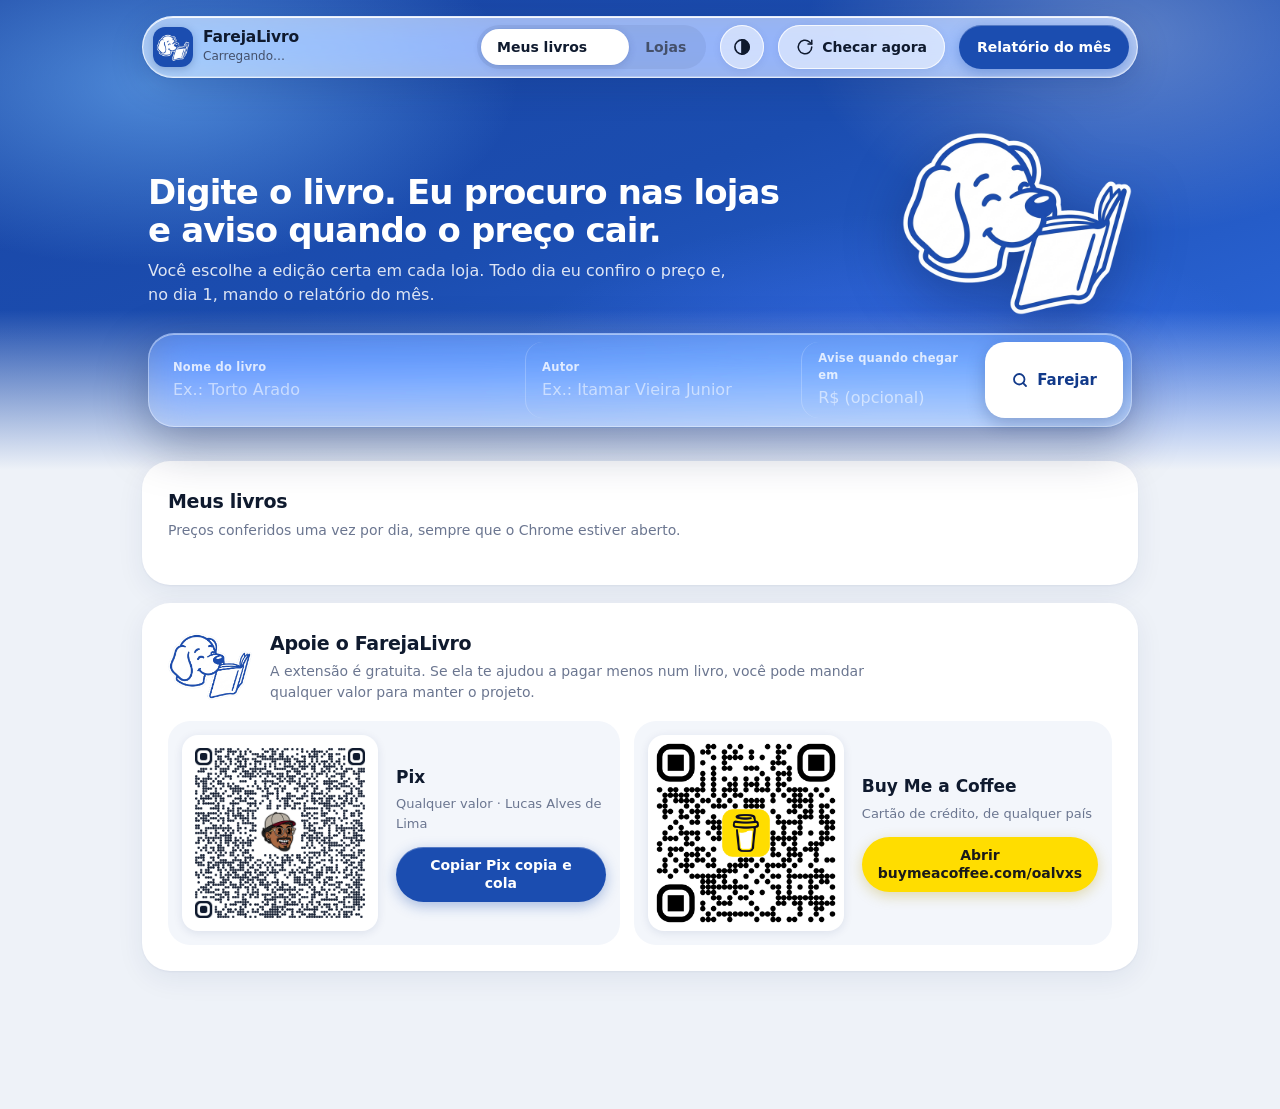
==== extension/app.html @ fa8a97bd "Add files via upload" ====
<!doctype html>
<html lang="pt-BR">
  <head>
    <meta charset="utf-8" />
    <meta name="viewport" content="width=device-width, initial-scale=1" />
    <title>FarejaLivro</title>
    <link rel="icon" href="icons/icon32.png" />
    <script src="theme.js"></script>
    <link rel="stylesheet" href="app.css" />
  </head>
  <body>
    <div class="backdrop" aria-hidden="true"></div>
    <div class="edge" id="edge" aria-hidden="true"></div>
    <div class="wrap">
      <header class="topbar glass">
        <div class="brand">
          <img class="appicon" src="icons/icon128.png" alt="" />
          <div>
            <div class="name">FarejaLivro</div>
            <div class="status" id="status">Carregando…</div>
          </div>
        </div>
        <div class="spacer"></div>
        <div class="segmented" role="tablist" aria-label="Seções">
          <span class="thumb" aria-hidden="true"></span>
          <button role="tab" id="tab-books" aria-controls="panel-books" aria-selected="true">Meus livros<span class="count" id="countBooks" hidden></span></button>
          <button role="tab" id="tab-stores" aria-controls="panel-stores" aria-selected="false">Lojas</button>
        </div>
        <button class="btn glassy theme-btn" type="button" data-theme-toggle></button>
        <button class="btn glassy" id="btnCheck" title="Conferir os preços de todos os livros agora">
          <svg viewBox="0 0 24 24" fill="none" stroke="currentColor" stroke-width="2" stroke-linecap="round" stroke-linejoin="round" aria-hidden="true"><path d="M21 12a9 9 0 1 1-3-6.7L21 8"/><path d="M21 3v5h-5"/></svg>
          Checar agora
        </button>
        <button class="btn primary" id="btnReport">Relatório do mês</button>
      </header>

      <section class="hero">
        <div class="hero-grid">
          <div>
        <h1>Digite o livro. Eu procuro nas lojas e aviso quando o preço cair.</h1>
        <p>Você escolhe a edição certa em cada loja. Todo dia eu confiro o preço e, no dia 1, mando o relatório do mês.</p>
          </div>
          <img class="hero-mark" src="icons/logo-mark.png" alt="" />
        </div>
        <form id="formSearch" class="searchbar" autocomplete="off">
          <div class="field">
            <label for="fTitle">Nome do livro</label>
            <input id="fTitle" type="text" placeholder="Ex.: Torto Arado" required />
          </div>
          <div class="field">
            <label for="fAuthor">Autor</label>
            <input id="fAuthor" type="text" placeholder="Ex.: Itamar Vieira Junior" />
          </div>
          <div class="field">
            <label for="fTarget">Avise quando chegar em</label>
            <input id="fTarget" type="number" min="1" step="0.01" placeholder="R$ (opcional)" />
          </div>
          <button class="btn white" type="submit" id="btnSearch">
            <svg viewBox="0 0 24 24" fill="none" stroke="currentColor" stroke-width="2.4" stroke-linecap="round" aria-hidden="true"><circle cx="11" cy="11" r="7"/><path d="m20 20-3.5-3.5"/></svg>
            Farejar
          </button>
        </form>
      </section>

      <section class="card" id="resultsCard" hidden>
        <div class="card-head">
          <h2 id="resultsTitle">Resultados</h2>
          <div class="spacer"></div>
          <button class="btn quiet" id="btnCloseResults" type="button">Fechar</button>
        </div>
        <p class="sub">Marque a edição que você quer acompanhar em cada loja. O resultado mais parecido já vem marcado.</p>
        <div id="results"></div>
      </section>

      <main>
        <section class="panel active" id="panel-books" role="tabpanel" aria-labelledby="tab-books">
          <div class="card">
            <div class="card-head"><h2>Meus livros</h2></div>
            <p class="sub">Preços conferidos uma vez por dia, sempre que o Chrome estiver aberto.</p>
            <div id="books"></div>
          </div>
        </section>

        <section class="panel" id="panel-stores" role="tabpanel" aria-labelledby="tab-stores">
          <div class="card">
            <div class="card-head"><h2>Lojas</h2></div>
            <p class="sub">Ligue só as lojas onde você quer que eu procure.</p>
            <table class="stores" id="stores"></table>
          </div>
          <div class="card">
            <div class="card-head"><h2>Adicionar uma loja</h2></div>
            <p class="sub">Funciona com a maioria das livrarias online. Leva 30 segundos.</p>
            <div class="steps">
              <div>Abra o site da loja e pesquise a palavra <b>livro</b>.</div>
              <div>Copie o endereço da página de resultados, na barra do Chrome.</div>
              <div>Cole aqui embaixo, dê um nome e clique em Adicionar.</div>
            </div>
            <form id="formStore" class="inline-form">
              <div>
                <label for="sName">Nome da loja</label>
                <input type="text" id="sName" placeholder="Ex.: Livraria Cultura" required />
              </div>
              <div>
                <label for="sUrl">Endereço da busca pela palavra "livro"</label>
                <input type="url" id="sUrl" placeholder="https://www.loja.com.br/busca?q=livro" required />
              </div>
              <button class="btn primary" type="submit">Adicionar loja</button>
            </form>
            <div id="storeMsg" class="msg" role="status"></div>
          </div>
        </section>
      </main>

      <section class="card support" id="apoie" aria-labelledby="apoieTitle">
        <div class="support-intro">
          <img src="icons/logo-mark.png" alt="" />
          <div>
            <h2 id="apoieTitle">Apoie o FarejaLivro</h2>
            <p class="sub">A extensão é gratuita. Se ela te ajudou a pagar menos num livro, você pode mandar qualquer valor para manter o projeto.</p>
          </div>
        </div>
        <div class="support-grid">
          <div class="tile">
            <div class="qr"><img src="icons/qr-pix.png" alt="QR code Pix para apoiar o FarejaLivro" /></div>
            <div class="tile-body">
              <b>Pix</b>
              <span class="muted">Qualquer valor · Lucas Alves de Lima</span>
              <button class="btn primary" type="button" id="btnPix">Copiar Pix copia e cola</button>
            </div>
          </div>
          <div class="tile">
            <div class="qr"><img src="icons/qr-bmc.png" alt="QR code do Buy Me a Coffee" /></div>
            <div class="tile-body">
              <b>Buy Me a Coffee</b>
              <span class="muted">Cartão de crédito, de qualquer país</span>
              <a class="btn bmc" href="https://www.buymeacoffee.com/oalvxs" target="_blank" rel="noopener">Abrir buymeacoffee.com/oalvxs</a>
            </div>
          </div>
        </div>
      </section>
    </div>

    <div class="selbar glass" id="selbar" role="region" aria-label="Itens marcados">
      <span id="selCount">Nada marcado</span>
      <button class="btn primary" id="btnSave" disabled>Monitorar marcados</button>
    </div>

    <script src="stores.js"></script>
    <script src="extractor.js"></script>
    <script src="engine.js"></script>
    <script src="app.js"></script>
  </body>
</html>
---- extension/app.css ----
/* FarejaLivro — visual "Liquid Glass" para a web.
   Regra principal: vidro só na camada de navegação e controles (barra do topo,
   abas, barra de busca, barra de seleção). Conteúdo (livros, resultados, tabelas)
   fica em superfícies sólidas, para leitura limpa. */

:root {
  --brand: #1b4db0;
  --brand-2: #2f6be0;
  --brand-ink: #123a8a;
  --brand-50: #eaf1ff;
  --brand-100: #d6e3ff;
  --bg: #eef2f8;
  --card: #ffffff;
  --ink: #0f1a2e;
  --ink-2: #44506a;
  --muted: #6b7690;
  --line: #e3e8f2;
  --down: #0a8a5a;
  --down-50: #e2f6ee;
  --up: #c2410c;
  --warn: #9a5b00;
  --warn-50: #fff3dc;

  --link: #1b4db0;
  --up-50: #fff1ea;
  --surface-2: #f3f6fb;
  --hover: #f4f7fc;
  --field: #fafbfe;
  --switch-off: #dfe4ee;
  --seg-bg: rgba(15, 26, 46, 0.06);
  --seg-thumb: #ffffff;
  --glassy-bg: rgba(255, 255, 255, 0.55);
  --glassy-ring: rgba(255, 255, 255, 0.8);
  --glassy-hover: rgba(255, 255, 255, 0.8);
  --card-shadow: 0 1px 2px rgba(16, 38, 96, 0.05), 0 8px 28px rgba(16, 38, 96, 0.07);
  --hero-1: #1a45a3;
  --hero-2: #1b4db0;
  --hero-3: #2f6be0;
  --chart-grid: #e8edf6;
  --chart-text: #8a93a8;
  color-scheme: light;

  --glass-bg: rgba(255, 255, 255, 0.58);
  --glass-border: rgba(255, 255, 255, 0.72);
  --glass-shadow: 0 10px 34px rgba(16, 38, 96, 0.18), 0 1px 2px rgba(16, 38, 96, 0.08);
  --glass-hl: inset 0 1px 0 rgba(255, 255, 255, 0.9), inset 0 -1px 0 rgba(255, 255, 255, 0.25);
  --glass-blur: blur(22px) saturate(180%);

  --r-xl: 28px;
  --r-lg: 22px;
  --r-md: 16px;
  --r-sm: 12px;
  --ease: cubic-bezier(0.2, 0.8, 0.2, 1);
  --spring: cubic-bezier(0.34, 1.4, 0.5, 1);
}

* { box-sizing: border-box; }
html, body { margin: 0; }
body {
  background: var(--bg);
  color: var(--ink);
  font: 15px/1.5 system-ui, -apple-system, "Segoe UI Variable", "Segoe UI", Roboto, sans-serif;
  -webkit-font-smoothing: antialiased;
  min-height: 100vh;
}
a { color: var(--link); text-decoration: none; }
a:hover { text-decoration: underline; }
:focus-visible { outline: 3px solid rgba(47, 107, 224, 0.55); outline-offset: 2px; border-radius: 10px; }

/* ---------- Fundo azul da marca (dá o que o vidro refratar) ---------- */
.backdrop {
  position: absolute; inset: 0 0 auto 0; height: 470px; z-index: -1; overflow: hidden;
  background:
    radial-gradient(520px 260px at 12% 18%, rgba(120, 190, 255, 0.55), transparent 70%),
    radial-gradient(460px 280px at 88% 8%, rgba(255, 255, 255, 0.28), transparent 70%),
    radial-gradient(600px 300px at 70% 90%, rgba(70, 120, 255, 0.6), transparent 70%),
    linear-gradient(160deg, var(--hero-1) 0%, var(--hero-2) 45%, var(--hero-3) 100%);
}
.backdrop::after {
  content: ""; position: absolute; inset: auto 0 0 0; height: 160px;
  background: linear-gradient(180deg, transparent, var(--bg));
}

.wrap { max-width: 1040px; margin: 0 auto; padding: 16px 22px 120px; }

/* ---------- Vidro ---------- */
.glass {
  background: var(--glass-bg);
  -webkit-backdrop-filter: var(--glass-blur);
  backdrop-filter: var(--glass-blur);
  border: 1px solid var(--glass-border);
  box-shadow: var(--glass-shadow), var(--glass-hl);
}

/* Barra do topo flutuante */
.topbar {
  position: sticky; top: 14px; z-index: 20;
  display: flex; align-items: center; gap: 14px;
  padding: 8px 8px 8px 10px; border-radius: 999px;
}
.brand { display: flex; align-items: center; gap: 10px; min-width: 0; }
.brand .appicon { width: 40px; height: 40px; border-radius: 12px; display: block; box-shadow: 0 2px 8px rgba(16, 38, 96, 0.25); }
.brand .name { font-weight: 700; font-size: 15.5px; letter-spacing: -0.01em; line-height: 1.15; white-space: nowrap; }
.brand .status { font-size: 12px; color: var(--ink-2); white-space: nowrap; display: flex; align-items: center; gap: 6px; }
.spacer { flex: 1; }

/* Controle segmentado (abas) com indicador que desliza */
.segmented {
  position: relative; display: inline-flex; padding: 4px; border-radius: 999px;
  background: var(--seg-bg);
}
.segmented button {
  position: relative; z-index: 1; border: 0; background: none; cursor: pointer;
  font: inherit; font-weight: 600; font-size: 14px; color: var(--ink-2);
  min-height: 36px; padding: 0 16px; border-radius: 999px; transition: color 0.2s var(--ease);
}
.segmented button[aria-selected="true"] { color: var(--ink); }
.segmented .count {
  display: inline-block; min-width: 20px; padding: 0 6px; margin-left: 6px; border-radius: 99px;
  font-size: 11.5px; line-height: 18px; background: var(--brand); color: #fff;
}
.segmented .thumb {
  position: absolute; z-index: 0; top: 4px; bottom: 4px; left: 0; border-radius: 999px;
  background: var(--seg-thumb); box-shadow: 0 2px 8px rgba(16, 38, 96, 0.16), 0 0 0 0.5px rgba(16, 38, 96, 0.06);
  transition: transform 0.45s var(--spring), width 0.45s var(--spring);
}

/* Botões */
.btn {
  font: inherit; font-weight: 600; font-size: 14px; cursor: pointer; border: 0;
  min-height: 44px; padding: 0 18px; border-radius: 999px;
  display: inline-flex; align-items: center; justify-content: center; gap: 8px; white-space: nowrap;
  transition: transform 0.18s var(--ease), background 0.2s, box-shadow 0.2s, opacity 0.2s;
}
.btn:active { transform: scale(0.96); }
.btn:disabled { opacity: 0.45; cursor: default; transform: none; }
.btn.primary { background: var(--brand); color: #fff; box-shadow: 0 4px 14px rgba(27, 77, 176, 0.35), inset 0 1px 0 rgba(255, 255, 255, 0.25); }
.btn.primary:hover:not(:disabled) { background: #1846a3; }
.btn.glassy { background: var(--glassy-bg); color: var(--ink); box-shadow: inset 0 0 0 1px var(--glassy-ring), 0 2px 8px rgba(16, 38, 96, 0.08); }
.btn.glassy:hover:not(:disabled) { background: var(--glassy-hover); }
.btn.white { background: #fff; color: var(--brand-ink); box-shadow: 0 6px 18px rgba(8, 26, 80, 0.25); }
.btn.quiet { background: none; color: var(--muted); min-height: 36px; padding: 0 10px; font-weight: 500; }
.btn.quiet:hover { color: var(--ink); background: var(--hover); }
.btn.quiet.danger:hover { color: var(--up); background: var(--up-50); }
.btn svg { width: 18px; height: 18px; }

/* ---------- Hero com a busca ---------- */
.hero { padding: 54px 6px 34px; color: #fff; }
.hero h1 { font-size: 34px; line-height: 1.12; letter-spacing: -0.025em; margin: 0 0 10px; max-width: 640px; }
.hero p { margin: 0 0 26px; font-size: 16px; color: rgba(255, 255, 255, 0.85); max-width: 600px; }

.searchbar {
  display: grid; grid-template-columns: 1.6fr 1.2fr 0.8fr auto; align-items: stretch;
  padding: 8px; gap: 0; border-radius: 26px;
  background: rgba(255, 255, 255, 0.16);
  -webkit-backdrop-filter: var(--glass-blur); backdrop-filter: var(--glass-blur);
  border: 1px solid rgba(255, 255, 255, 0.35);
  box-shadow: 0 18px 50px rgba(6, 22, 70, 0.35), inset 0 1px 0 rgba(255, 255, 255, 0.45);
}
.field { padding: 8px 16px; border-radius: 18px; transition: background 0.2s; display: flex; flex-direction: column; justify-content: center; }
.field + .field { border-left: 1px solid rgba(255, 255, 255, 0.22); }
.field:focus-within { background: rgba(255, 255, 255, 0.16); }
.field label { font-size: 11.5px; font-weight: 600; letter-spacing: 0.02em; color: rgba(255, 255, 255, 0.78); }
.field input {
  border: 0; background: none; outline: none; font: inherit; font-size: 16px; font-weight: 500;
  color: #fff; padding: 2px 0 0; width: 100%; min-height: 26px;
}
.field input::placeholder { color: rgba(255, 255, 255, 0.55); }
.searchbar .btn { min-height: 56px; padding: 0 26px; border-radius: 20px; font-size: 15px; }
@media (max-width: 820px) {
  .searchbar { grid-template-columns: 1fr; border-radius: 24px; }
  .field + .field { border-left: 0; border-top: 1px solid rgba(255, 255, 255, 0.22); }
  .topbar { flex-wrap: wrap; border-radius: 26px; }
}

/* Marca no hero */
.hero-grid { display: grid; grid-template-columns: 1fr 230px; align-items: end; gap: 20px; }
.hero-mark { width: 230px; margin-bottom: 18px; filter: drop-shadow(0 18px 30px rgba(6, 22, 70, 0.35)); animation: float 6s ease-in-out infinite; }
@keyframes float { 50% { transform: translateY(-8px) rotate(-1.5deg); } }
@media (max-width: 820px) { .hero-grid { grid-template-columns: 1fr; } .hero-mark { display: none; } }

/* Efeito de borda ao rolar: o conteúdo some suave por trás da barra do topo */
.edge {
  position: fixed; inset: 0 0 auto 0; height: 96px; z-index: 15; pointer-events: none;
  background: linear-gradient(var(--bg) 40%, transparent);
  opacity: 0; transition: opacity 0.25s var(--ease);
}
.edge.on { opacity: 1; }

/* ---------- Conteúdo (superfícies sólidas) ---------- */
.panel { display: none; }
.panel.active { display: block; animation: rise 0.35s var(--ease); }
@keyframes rise { from { opacity: 0; transform: translateY(8px); } }

.card {
  background: var(--card); border-radius: var(--r-xl); padding: 26px;
  box-shadow: var(--card-shadow);
  margin-bottom: 18px;
}
.card-head { display: flex; align-items: baseline; gap: 12px; margin-bottom: 4px; }
.card h2 { font-size: 19px; letter-spacing: -0.015em; margin: 0; }
.sub { color: var(--muted); font-size: 14px; margin: 0 0 18px; }
.empty { text-align: center; padding: 34px 10px 20px; color: var(--muted); }
.empty img { width: 120px; opacity: 0.95; margin-bottom: 6px; }
.empty b { display: block; color: var(--ink); font-size: 16px; margin-bottom: 4px; }

.pill { display: inline-flex; align-items: center; gap: 6px; font-size: 12px; font-weight: 600; padding: 3px 10px; border-radius: 99px; background: var(--surface-2); color: var(--muted); white-space: nowrap; }
.pill.ok { background: var(--brand-50); color: var(--link); }
.pill.down { background: var(--down-50); color: var(--down); }
.pill.err { background: var(--warn-50); color: var(--warn); }
.dot { width: 7px; height: 7px; border-radius: 50%; background: currentColor; display: inline-block; }
.spin { width: 12px; height: 12px; border-radius: 50%; border: 2px solid currentColor; border-right-color: transparent; animation: spin 0.8s linear infinite; display: inline-block; }
@keyframes spin { to { transform: rotate(1turn); } }

/* Resultados da busca */
.store-block { padding: 18px 0 8px; border-top: 1px solid var(--line); }
.store-block:first-of-type { border-top: 0; padding-top: 4px; }
.store-head { display: flex; align-items: center; gap: 10px; margin-bottom: 10px; flex-wrap: wrap; }
.store-head strong { font-size: 15px; }
.store-head a { font-size: 13px; }
.result {
  display: grid; grid-template-columns: 26px 48px 1fr auto; gap: 14px; align-items: center;
  padding: 10px 12px; border-radius: var(--r-md); cursor: pointer;
  transition: background 0.18s, box-shadow 0.18s;
}
.result:hover { background: var(--hover); }
.result.sel { background: var(--brand-50); box-shadow: inset 0 0 0 1.5px var(--brand-100); }
.result input { width: 20px; height: 20px; accent-color: var(--brand); cursor: pointer; }
.ph { object-fit: contain !important; padding: 8px; background: var(--brand-50) !important; }
.thumb-img { width: 48px; height: 66px; object-fit: contain; border-radius: 6px; background: var(--surface-2); }
.result .t { font-weight: 600; font-size: 14.5px; line-height: 1.3; }
.result .m { color: var(--muted); font-size: 13px; }
.result .p { text-align: right; white-space: nowrap; }
.result .p b { font-size: 16px; display: block; }
.result .p a { font-size: 12.5px; }
.tag { font-size: 11px; font-weight: 600; padding: 1px 7px; border-radius: 6px; background: var(--warn-50); color: var(--warn); margin-left: 6px; vertical-align: 1px; }

/* Barra de seleção flutuante (vidro) */
.selbar {
  position: fixed; left: 50%; bottom: 22px; z-index: 30;
  display: flex; align-items: center; gap: 14px; padding: 8px 8px 8px 22px; border-radius: 999px;
  transform: translate(-50%, 140%); opacity: 0;
  transition: transform 0.5s var(--spring), opacity 0.25s var(--ease);
}
.selbar.show { transform: translate(-50%, 0); opacity: 1; }
.selbar span { font-weight: 600; font-size: 14px; white-space: nowrap; }

/* Livros */
.book { display: grid; grid-template-columns: 76px 1fr; gap: 20px; padding: 22px 0; border-top: 1px solid var(--line); }
.book:first-child { border-top: 0; padding-top: 2px; }
.book .cover { width: 76px; height: 106px; object-fit: contain; border-radius: 8px; background: var(--surface-2); box-shadow: 0 6px 16px rgba(16, 38, 96, 0.12); }
.book-top { display: flex; gap: 16px; align-items: flex-start; flex-wrap: wrap; }
.book h3 { margin: 0; font-size: 17px; letter-spacing: -0.01em; }
.book .by { color: var(--muted); font-size: 13.5px; }
.bestbox { margin-left: auto; text-align: right; }
.bestbox .v { font-size: 26px; font-weight: 750; letter-spacing: -0.02em; color: var(--brand-ink); line-height: 1.1; }
.bestbox .l { font-size: 12.5px; color: var(--muted); }
.spark { display: block; margin: 6px 0 0 auto; }
.items { width: 100%; border-collapse: collapse; font-size: 14px; margin-top: 12px; table-layout: fixed; }
.items td:nth-child(1) { width: 26%; }
.items td:nth-child(2) { overflow: hidden; text-overflow: ellipsis; white-space: nowrap; }
.items td:nth-child(3) { width: 150px; }
.items td:nth-child(4) { width: 110px; }
.items td { padding: 9px 10px 9px 0; border-top: 1px solid var(--line); vertical-align: middle; }
.items td.store { font-weight: 600; white-space: nowrap; }
.items td.muted, .muted { color: var(--muted); }
.items td.price { font-weight: 700; white-space: nowrap; text-align: right; }
.items td.x { width: 40px; text-align: right; padding-right: 0; }
.items tr.best td.price a { color: var(--down); }
.book-actions { display: flex; gap: 4px; margin-top: 8px; margin-left: -10px; }

/* Lojas */
.stores { width: 100%; border-collapse: collapse; }
.stores td { padding: 12px 10px 12px 0; border-top: 1px solid var(--line); font-size: 14.5px; vertical-align: middle; }
.stores tr:first-child td { border-top: 0; }
.switch { position: relative; width: 51px; height: 31px; display: inline-block; }
.switch input { position: absolute; opacity: 0; inset: 0; margin: 0; cursor: pointer; }
.switch span { position: absolute; inset: 0; background: var(--switch-off); border-radius: 99px; transition: background 0.25s var(--ease); pointer-events: none; }
.switch span::after {
  content: ""; position: absolute; width: 27px; height: 27px; left: 2px; top: 2px; border-radius: 50%; background: #fff;
  box-shadow: 0 3px 8px rgba(0, 0, 0, 0.15), 0 1px 1px rgba(0, 0, 0, 0.12); transition: transform 0.35s var(--spring);
}
.switch input:checked + span { background: var(--brand); }
.switch input:checked + span::after { transform: translateX(20px); }
.switch input:focus-visible + span { outline: 3px solid rgba(47, 107, 224, 0.55); outline-offset: 2px; }

.steps { display: grid; grid-template-columns: repeat(3, 1fr); gap: 12px; margin: 4px 0 18px; counter-reset: s; }
.steps div { background: var(--surface-2); border-radius: var(--r-md); padding: 14px 16px; font-size: 14px; color: var(--ink-2); }
.steps div::before { counter-increment: s; content: counter(s); display: grid; place-items: center; width: 24px; height: 24px; border-radius: 50%; background: var(--brand); color: #fff; font-weight: 700; font-size: 12.5px; margin-bottom: 6px; }
@media (max-width: 700px) { .steps { grid-template-columns: 1fr; } }
.inline-form { display: grid; grid-template-columns: 1fr 2fr auto; gap: 10px; align-items: end; }
@media (max-width: 700px) { .inline-form { grid-template-columns: 1fr; } }
.inline-form label { display: block; font-size: 12.5px; font-weight: 600; color: var(--muted); margin: 0 0 6px 4px; }
.inline-form input {
  width: 100%; min-height: 44px; padding: 0 14px; border-radius: var(--r-sm); border: 1px solid var(--line);
  font: inherit; background: var(--field); color: var(--ink); transition: border-color 0.2s, box-shadow 0.2s;
}
.inline-form input:focus { outline: none; border-color: var(--brand-2); box-shadow: 0 0 0 4px rgba(47, 107, 224, 0.15); background: var(--card); }
.msg { font-size: 14px; margin-top: 12px; }
.msg.err { color: var(--warn); }
.msg.ok { color: var(--down); }

.progress { height: 4px; width: 90px; background: var(--seg-bg); border-radius: 99px; overflow: hidden; display: inline-block; }
.progress i { display: block; height: 100%; background: var(--brand); width: 0; transition: width 0.3s; }


/* Apoio */
.support-intro { display: flex; gap: 18px; align-items: center; margin-bottom: 18px; }
.support-intro img { width: 84px; flex: none; }
.support-intro .sub { margin: 4px 0 0; max-width: 620px; }
.support-grid { display: grid; grid-template-columns: 1fr 1fr; gap: 14px; }
@media (max-width: 760px) { .support-grid { grid-template-columns: 1fr; } }
.tile { display: flex; gap: 18px; align-items: center; background: var(--surface-2); border-radius: var(--r-lg); padding: 14px; }
.tile .qr { flex: none; width: 196px; height: 196px; background: #fff; border-radius: 16px; padding: 8px; box-shadow: 0 2px 10px rgba(16, 38, 96, 0.1); }
.tile .qr img { width: 100%; height: 100%; display: block; image-rendering: auto; }
.tile-body { display: flex; flex-direction: column; gap: 4px; align-items: flex-start; min-width: 0; }
.tile-body b { font-size: 17px; }
.tile-body .muted { font-size: 13px; margin-bottom: 10px; }
.tile-body .btn { white-space: normal; text-align: center; line-height: 1.25; padding: 10px 16px; }
.btn.bmc { background: #ffdd00; color: #1a1a1a; box-shadow: 0 4px 14px rgba(180, 150, 0, 0.3); }
.btn.bmc:hover { background: #ffe433; text-decoration: none; }
.btn.copied { background: var(--down) !important; }

/* ---------- Modo escuro ---------- */
:root[data-theme="dark"] {
  --brand: #2f62d6;
  --brand-2: #3d78f0;
  --brand-ink: #a9c6ff;
  --brand-50: rgba(61, 120, 240, 0.16);
  --brand-100: rgba(122, 165, 255, 0.32);
  --bg: #0a1020;
  --card: #121a2c;
  --ink: #e8edf7;
  --ink-2: #b6c0d6;
  --muted: #8b97b1;
  --line: #222c43;
  --down: #3fd394;
  --down-50: rgba(63, 211, 148, 0.14);
  --up: #ff9159;
  --up-50: rgba(255, 145, 89, 0.14);
  --warn: #f2b860;
  --warn-50: rgba(242, 184, 96, 0.14);
  --link: #8db4ff;
  --surface-2: #19223a;
  --hover: #172036;
  --field: #0e1527;
  --switch-off: #2b3550;
  --seg-bg: rgba(255, 255, 255, 0.07);
  --seg-thumb: rgba(255, 255, 255, 0.16);
  --glassy-bg: rgba(255, 255, 255, 0.08);
  --glassy-ring: rgba(255, 255, 255, 0.14);
  --glassy-hover: rgba(255, 255, 255, 0.14);
  --card-shadow: 0 0 0 1px rgba(255, 255, 255, 0.05), 0 10px 30px rgba(0, 0, 0, 0.35);
  --hero-1: #0b1d52;
  --hero-2: #122c74;
  --hero-3: #1c46a8;
  --chart-grid: #222c43;
  --chart-text: #7d89a3;
  --glass-bg: rgba(20, 28, 48, 0.55);
  --glass-border: rgba(255, 255, 255, 0.12);
  --glass-shadow: 0 10px 34px rgba(0, 0, 0, 0.45), 0 1px 2px rgba(0, 0, 0, 0.3);
  --glass-hl: inset 0 1px 0 rgba(255, 255, 255, 0.14), inset 0 -1px 0 rgba(255, 255, 255, 0.04);
  color-scheme: dark;
}
:root[data-theme="dark"] .backdrop {
  background:
    radial-gradient(520px 260px at 12% 18%, rgba(80, 140, 255, 0.35), transparent 70%),
    radial-gradient(460px 280px at 88% 8%, rgba(150, 190, 255, 0.14), transparent 70%),
    radial-gradient(600px 300px at 70% 90%, rgba(50, 90, 230, 0.45), transparent 70%),
    linear-gradient(160deg, var(--hero-1) 0%, var(--hero-2) 45%, var(--hero-3) 100%);
}
:root[data-theme="dark"] .segmented .thumb { box-shadow: inset 0 1px 0 rgba(255, 255, 255, 0.18), 0 2px 8px rgba(0, 0, 0, 0.35); }
:root[data-theme="dark"] .btn.white { background: #e8eefc; color: #0e2a6e; }
:root[data-theme="dark"] .book .cover, :root[data-theme="dark"] .thumb-img { box-shadow: 0 6px 16px rgba(0, 0, 0, 0.4); }
:root[data-theme="dark"] .ph { filter: brightness(0.92); }
:root[data-theme="dark"] .switch span::after { background: #f2f5fb; }

/* Botão de tema */
.theme-btn { width: 44px; padding: 0; }
.theme-btn svg { width: 20px; height: 20px; }

/* Troca de tema suave */
.theming, .theming * { transition: background-color 0.35s var(--ease), color 0.35s var(--ease), border-color 0.35s var(--ease), box-shadow 0.35s var(--ease) !important; }

/* ---------- Acessibilidade e compatibilidade ---------- */
@supports not ((backdrop-filter: blur(1px)) or (-webkit-backdrop-filter: blur(1px))) {
  .glass { background: var(--card); }
  .searchbar { background: rgba(14, 44, 120, 0.55); }
}
@media (prefers-reduced-transparency: reduce) {
  .glass { background: var(--card); backdrop-filter: none; -webkit-backdrop-filter: none; }
  .searchbar { background: #163f95; backdrop-filter: none; -webkit-backdrop-filter: none; }
}
@media (prefers-contrast: more) {
  .glass { background: var(--card); border-color: #8a96b0; }
  .searchbar { background: #0f3080; border-color: #fff; }
  .card { box-shadow: 0 0 0 1px #8a96b0; }
}
@media (prefers-reduced-motion: reduce) {
  *, *::before, *::after { transition-duration: 0.01ms !important; animation-duration: 0.01ms !important; }
}
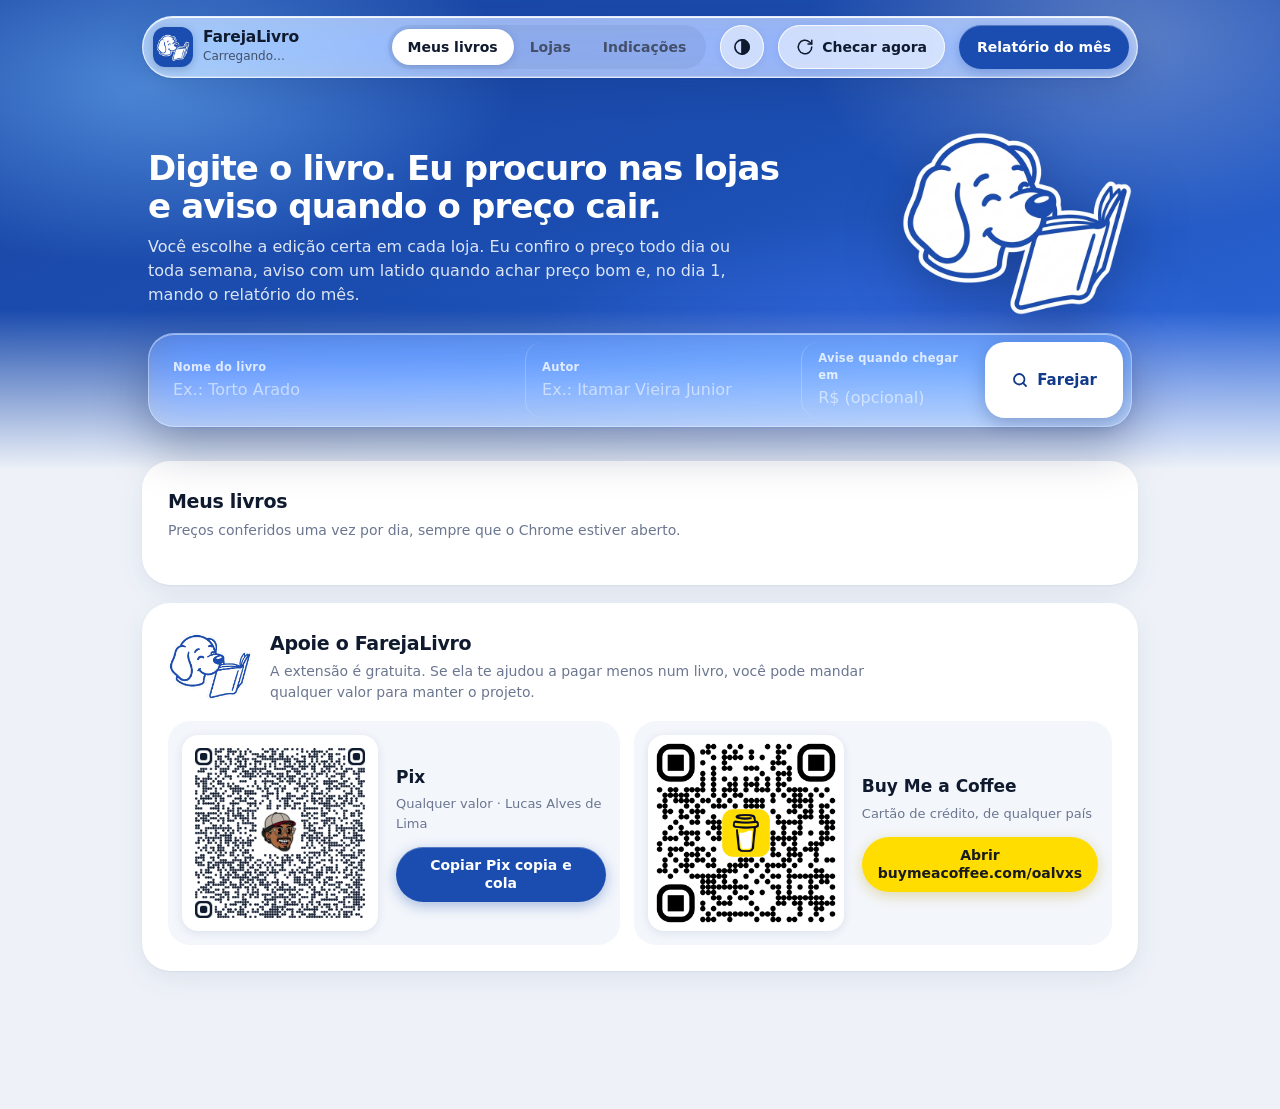
==== commit a929765d: "Add files via upload v 1.5.0" ====
--- a/extension/app.html
+++ b/extension/app.html
@@ -25,6 +25,7 @@
           <span class="thumb" aria-hidden="true"></span>
           <button role="tab" id="tab-books" aria-controls="panel-books" aria-selected="true">Meus livros<span class="count" id="countBooks" hidden></span></button>
           <button role="tab" id="tab-stores" aria-controls="panel-stores" aria-selected="false">Lojas</button>
+          <button role="tab" id="tab-ind" aria-controls="panel-ind" aria-selected="false">Indicações<span class="count" id="countInd" hidden></span></button>
         </div>
         <button class="btn glassy theme-btn" type="button" data-theme-toggle></button>
         <button class="btn glassy" id="btnCheck" title="Conferir os preços de todos os livros agora">
@@ -38,7 +39,7 @@
         <div class="hero-grid">
           <div>
         <h1>Digite o livro. Eu procuro nas lojas e aviso quando o preço cair.</h1>
-        <p>Você escolhe a edição certa em cada loja. Todo dia eu confiro o preço e, no dia 1, mando o relatório do mês.</p>
+        <p>Você escolhe a edição certa em cada loja. Eu confiro o preço todo dia ou toda semana, aviso com um latido quando achar preço bom e, no dia 1, mando o relatório do mês.</p>
           </div>
           <img class="hero-mark" src="icons/logo-mark.png" alt="" />
         </div>
@@ -83,6 +84,41 @@
 
         <section class="panel" id="panel-stores" role="tabpanel" aria-labelledby="tab-stores">
           <div class="card">
+            <div class="card-head"><h2>Conferência e avisos</h2></div>
+            <p class="sub">Escolha de quanto em quanto tempo eu confiro os preços e quando você quer ser avisado.</p>
+            <div class="cfg-grid">
+              <div class="cfg-block">
+                <div class="cfg-title" id="freqLabel">Conferir os preços</div>
+                <div class="segmented small-seg" role="radiogroup" aria-labelledby="freqLabel">
+                  <button type="button" role="radio" data-freq="dia" aria-checked="true">Todo dia</button>
+                  <button type="button" role="radio" data-freq="semana" aria-checked="false">Toda semana</button>
+                </div>
+                <p class="cfg-hint">Todo dia pega promoção relâmpago. Só confere com o Chrome aberto.</p>
+              </div>
+              <div class="cfg-block">
+                <div class="cfg-title">Me avisar quando</div>
+                <label class="cfg-row"><span class="switch"><input type="checkbox" id="cAlvo" /><span></span></span>chegar no preço-alvo que eu definir</label>
+                <label class="cfg-row"><span class="switch"><input type="checkbox" id="cMinimo" /><span></span></span>chegar no menor preço que eu já vi</label>
+                <div class="cfg-row">
+                  <label class="cfg-row-inner" for="cQueda"><span class="switch"><input type="checkbox" id="cQueda" /><span></span></span>o preço cair</label>
+                  <select id="cQuedaPct" aria-label="Porcentagem de queda">
+                    <option value="5">5%</option><option value="10">10%</option><option value="15">15%</option><option value="20">20%</option><option value="30">30%</option>
+                  </select>
+                  <span>ou mais</span>
+                </div>
+              </div>
+              <div class="cfg-block">
+                <div class="cfg-title">Som do aviso</div>
+                <label class="cfg-row"><span class="switch"><input type="checkbox" id="cLatido" /><span></span></span>Latido</label>
+                <button class="btn glassy small-btn" type="button" id="btnOuvir">
+                  <svg viewBox="0 0 24 24" fill="none" stroke="currentColor" stroke-width="2" stroke-linecap="round" stroke-linejoin="round" aria-hidden="true"><path d="M11 5 6 9H3v6h3l5 4V5z"/><path d="M15.5 8.5a5 5 0 0 1 0 7"/><path d="M19 5a10 10 0 0 1 0 14"/></svg>
+                  Ouvir latido
+                </button>
+              </div>
+            </div>
+            <div class="msg ok" id="cfgMsg" role="status"></div>
+          </div>
+          <div class="card">
             <div class="card-head"><h2>Lojas</h2></div>
             <p class="sub">Ligue só as lojas onde você quer que eu procure.</p>
             <table class="stores" id="stores"></table>
@@ -108,6 +144,50 @@
             </form>
             <div id="storeMsg" class="msg" role="status"></div>
           </div>
+        </section>
+
+        <section class="panel" id="panel-ind" role="tabpanel" aria-labelledby="tab-ind">
+          <div class="card">
+            <div class="card-head"><h2>Indicações de livros</h2><div class="spacer"></div><span class="pill" id="indStatus" hidden></span></div>
+            <p class="sub">Escolha as categorias que você quer ver. Gostou de um livro? Compre pelo link ou mande o FarejaLivro vigiar o preço.</p>
+            <div class="catsearch">
+              <label class="catbar" for="catSearch">
+                <svg viewBox="0 0 24 24" fill="none" stroke="currentColor" stroke-width="2.4" stroke-linecap="round" aria-hidden="true"><circle cx="11" cy="11" r="7"/><path d="m20 20-3.5-3.5"/></svg>
+                <input id="catSearch" type="text" autocomplete="off" placeholder="Pesquisar categoria (ex.: terror, romance)" aria-label="Pesquisar categoria" aria-controls="catDrop" aria-expanded="false" />
+              </label>
+              <div class="catdrop" id="catDrop" role="listbox" aria-label="Categorias" hidden></div>
+            </div>
+            <div class="catline" id="catLine"></div>
+            <label class="avisar">
+              <span class="switch"><input type="checkbox" id="indAvisar" /><span></span></span>
+              Avisar quando chegar indicação nova nas minhas categorias
+            </label>
+          </div>
+
+          <div class="card">
+            <div class="card-head">
+              <img src="icons/logo-mark.png" alt="" class="ind-mark" />
+              <h2>Da equipe FarejaLivro</h2>
+              <span class="pill aff">Links de afiliado</span>
+            </div>
+            <p class="aff-note">Os botões <b>Comprar no Mercado Livre</b> desta seção são links de afiliado. Se você comprar por eles, o FarejaLivro ganha uma pequena comissão e você não paga nada a mais. Esse dinheiro ajuda a equipe a crescer e a lançar o FarejaLivro como app para celular.</p>
+            <div id="indTeam" class="ind-grid"></div>
+          </div>
+
+          <div class="card">
+            <div class="card-head">
+              <h2>Dos leitores</h2>
+              <span class="pill">Revisadas pela equipe</span>
+              <div class="spacer"></div>
+              <button class="btn primary" type="button" id="btnIndicar">
+                <svg viewBox="0 0 24 24" fill="none" stroke="currentColor" stroke-width="2.4" stroke-linecap="round" aria-hidden="true"><path d="M12 5v14"/><path d="M5 12h14"/></svg>
+                Indicar um livro
+              </button>
+            </div>
+            <p class="sub">Indicações enviadas por quem usa o FarejaLivro. A equipe lê cada uma antes de publicar.</p>
+            <div id="indReaders"></div>
+          </div>
+          <p class="ind-foot">Transparência: só os botões “Comprar no Mercado Livre” da equipe são links de afiliado. Os links de preço em Meus livros e as indicações dos leitores não têm comissão nenhuma.</p>
         </section>
       </main>
 
@@ -145,9 +225,43 @@
       <button class="btn primary" id="btnSave" disabled>Monitorar marcados</button>
     </div>
 
+    <div class="overlay" id="indModal" hidden>
+      <div class="card modal" role="dialog" aria-modal="true" aria-labelledby="indModalTitle">
+        <form id="formIndicar" class="modal-form">
+          <div>
+            <h2 id="indModalTitle">Indicar um livro</h2>
+            <p class="sub">Sua indicação aparece para outros leitores depois que a equipe revisar.</p>
+          </div>
+          <div class="grid2">
+            <div class="fld"><label for="iTitulo">Nome do livro</label><input id="iTitulo" type="text" maxlength="200" required placeholder="Ex.: Torto Arado" /></div>
+            <div class="fld"><label for="iAutor">Autor</label><input id="iAutor" type="text" maxlength="200" required placeholder="Ex.: Itamar Vieira Junior" /></div>
+          </div>
+          <div class="fld"><label for="iCat">Categoria</label><select id="iCat" required></select></div>
+          <div class="fld"><label for="iTexto">Por que você indica? (<span id="iCount">0</span>/280)</label><textarea id="iTexto" maxlength="280" required placeholder="Conte em poucas linhas o que você gostou."></textarea></div>
+          <div class="fld"><label for="iNome">Seu nome ou @ (opcional)</label><input id="iNome" type="text" maxlength="60" placeholder="Aparece como “Indicado por…”. Em branco, fica anônimo." /></div>
+          <label class="consent"><input type="checkbox" id="iOk" required />Concordo que minha indicação pode aparecer para outros leitores do FarejaLivro.</label>
+          <div class="msg err" id="iMsg" role="alert"></div>
+          <div class="modal-actions">
+            <button class="btn quiet" type="button" id="btnIndCancelar">Cancelar</button>
+            <button class="btn primary" type="submit" id="btnIndEnviar">Enviar indicação</button>
+          </div>
+        </form>
+        <div class="modal-done" id="indDone" hidden>
+          <img src="icons/logo-mark.png" alt="" />
+          <h2>Recebemos sua indicação!</h2>
+          <p class="sub">A equipe lê cada indicação. Quando a sua for aprovada, ela aparece em “Dos leitores”.</p>
+          <button class="btn primary" type="button" id="btnIndFechar">Fechar</button>
+        </div>
+      </div>
+    </div>
+
     <script src="stores.js"></script>
     <script src="extractor.js"></script>
     <script src="engine.js"></script>
+    <script src="config.js"></script>
+    <script src="indicacoes.js"></script>
     <script src="app.js"></script>
+    <script src="ind-ui.js"></script>
+    <script src="avisos-ui.js"></script>
   </body>
 </html>
--- a/extension/app.css
+++ b/extension/app.css
@@ -399,3 +399,101 @@
 @media (prefers-reduced-motion: reduce) {
   *, *::before, *::after { transition-duration: 0.01ms !important; animation-duration: 0.01ms !important; }
 }
+
+/* ---------- Indicações (1.5) ---------- */
+[hidden] { display: none !important; }
+.catsearch { position: relative; max-width: 560px; }
+.catbar {
+  display: flex; align-items: center; gap: 10px; height: 44px; padding: 0 18px; border-radius: 999px;
+  background: var(--field); border: 1px solid var(--line); cursor: text; transition: border-color .2s, box-shadow .2s;
+}
+.catbar svg { width: 17px; height: 17px; flex: none; color: var(--muted); }
+.catbar input { flex: 1; min-width: 0; border: 0; background: none; outline: none; font: inherit; font-size: 15px; color: var(--ink); height: 100%; }
+.catbar input::placeholder { color: var(--muted); }
+.catbar:focus-within { border-color: var(--brand-2); box-shadow: 0 0 0 4px rgba(47, 107, 224, 0.15); background: var(--card); }
+.catdrop {
+  position: absolute; left: 0; right: 0; top: 52px; z-index: 25; background: var(--card); border-radius: 18px; padding: 6px;
+  box-shadow: 0 18px 50px rgba(6, 22, 70, 0.25), 0 0 0 1px var(--line); display: flex; flex-direction: column; max-height: 300px; overflow: auto;
+}
+.catopt { font: inherit; font-size: 15px; text-align: left; border: 0; background: none; color: var(--ink); min-height: 44px; padding: 0 14px; border-radius: 12px; cursor: pointer; }
+.catopt:hover, .catopt:focus-visible { background: var(--brand-50); color: var(--link); outline: none; }
+.catempty { padding: 10px 14px; font-size: 14px; color: var(--muted); }
+.catline { display: flex; align-items: center; flex-wrap: wrap; column-gap: 40px; row-gap: 6px; margin: 14px 4px 0; font-size: 15px; min-height: 30px; }
+.catline-label { font-weight: 700; }
+.cat { display: inline-flex; align-items: center; gap: 4px; font-weight: 600; }
+.catx { display: inline-grid; place-items: center; width: 28px; height: 28px; padding: 0; border: 0; border-radius: 50%; background: var(--surface-2); color: var(--ink-2); cursor: pointer; opacity: 0; transition: opacity .15s; }
+.catx svg { width: 13px; height: 13px; }
+.cat:hover .catx, .catx:focus-visible { opacity: 1; }
+.catx:hover { background: var(--up-50); color: var(--up); }
+@media (hover: none) { .catx { opacity: 1; } }
+.avisar { display: flex; align-items: center; gap: 12px; margin-top: 16px; font-size: 14px; color: var(--ink-2); cursor: pointer; }
+
+.ind-mark { width: 42px; height: auto; align-self: center; }
+.card-head { flex-wrap: wrap; align-items: center; }
+.pill.aff { background: var(--warn-50); color: var(--warn); }
+.pill.new { background: var(--brand); color: #fff; }
+.aff-note { margin: 8px 0 20px; padding: 12px 16px; border-radius: 14px; background: var(--warn-50); color: var(--ink-2); font-size: 14px; max-width: 780px; }
+.ind-grid { display: grid; grid-template-columns: repeat(2, minmax(0, 1fr)); gap: 16px; }
+@media (max-width: 760px) { .ind-grid { grid-template-columns: minmax(0, 1fr); } }
+.ind-card { display: flex; gap: 18px; padding: 18px; border-radius: 22px; background: var(--surface-2); }
+.ind-row { display: flex; gap: 16px; align-items: flex-start; padding: 18px 0; border-top: 1px solid var(--line); }
+.ind-row:first-child { border-top: 0; }
+.ind-row > .btn { flex: none; }
+@media (max-width: 640px) { .ind-row { flex-wrap: wrap; } .ind-row > .btn { width: 100%; } }
+.ind-body { display: flex; flex-direction: column; gap: 6px; min-width: 0; flex: 1; }
+.ind-body h3 { margin: 0; font-size: 16.5px; line-height: 1.25; letter-spacing: -0.01em; }
+.ind-tags, .ind-top { display: flex; gap: 8px; align-items: baseline; flex-wrap: wrap; }
+.ind-text { margin: 2px 0 4px; font-size: 14px; color: var(--ink-2); overflow-wrap: anywhere; }
+.ind-actions { display: flex; gap: 8px; flex-wrap: wrap; margin-top: auto; padding-top: 4px; }
+.small { font-size: 12.5px; }
+.ind-cover {
+  flex: none; border-radius: 8px; overflow: hidden; display: block; box-shadow: 0 6px 16px rgba(16, 38, 96, 0.18);
+  font-family: Georgia, "Times New Roman", serif; font-weight: 700; line-height: 1.15; overflow-wrap: anywhere;
+}
+.ind-cover img { width: 100%; height: 100%; object-fit: cover; display: block; }
+.ind-cover.big { width: 92px; height: 132px; padding: 10px 9px; font-size: 13px; }
+.ind-cover.small { width: 54px; height: 78px; padding: 7px 6px; font-size: 10px; }
+.ind-cover:has(img) { padding: 0; }
+.btn.ml { background: #ffe600; color: #2d3277; box-shadow: 0 4px 14px rgba(160, 140, 0, 0.28); text-decoration: none; }
+.btn.ml:hover { background: #fff159; text-decoration: none; }
+.btn.soft { background: var(--surface-2); color: var(--ink); box-shadow: inset 0 0 0 1px var(--line); }
+.ind-card .btn.soft { background: var(--card); }
+.ind-foot { font-size: 13px; color: var(--muted); margin: 4px 8px 18px; max-width: 780px; }
+
+.overlay { position: fixed; inset: 0; z-index: 50; background: rgba(6, 14, 36, 0.55); display: flex; align-items: center; justify-content: center; padding: 20px; overflow: auto; }
+.modal { width: 100%; max-width: 580px; margin: auto; }
+body.modal-open { overflow: hidden; }
+.modal-form { display: flex; flex-direction: column; gap: 14px; }
+.modal-form h2 { font-size: 20px; margin: 0; }
+.modal-form .sub { margin: 4px 0 0; }
+.grid2 { display: grid; grid-template-columns: repeat(2, minmax(0, 1fr)); gap: 12px; }
+@media (max-width: 560px) { .grid2 { grid-template-columns: minmax(0, 1fr); } }
+.fld label { display: block; font-size: 12.5px; font-weight: 600; color: var(--muted); margin: 0 0 6px 4px; }
+.fld input, .fld select, .fld textarea {
+  width: 100%; min-height: 44px; padding: 10px 14px; border-radius: var(--r-sm); border: 1px solid var(--line);
+  font: inherit; background: var(--field); color: var(--ink);
+}
+.fld textarea { min-height: 96px; resize: vertical; }
+.fld input:focus, .fld select:focus, .fld textarea:focus { outline: none; border-color: var(--brand-2); box-shadow: 0 0 0 4px rgba(47, 107, 224, 0.15); background: var(--card); }
+.consent { display: flex; gap: 10px; align-items: flex-start; font-size: 13.5px; color: var(--ink-2); }
+.consent input { width: 20px; height: 20px; margin: 0; flex: none; accent-color: var(--brand); }
+.modal-actions { display: flex; gap: 10px; justify-content: flex-end; }
+.modal-done { text-align: center; padding: 6px 0; }
+.modal-done img { width: 120px; }
+.modal-done h2 { margin: 8px 0 6px; font-size: 20px; }
+.msg:empty { display: none; }
+:root[data-theme="dark"] .btn.ml { background: #f5dc00; }
+
+/* Conferência e avisos */
+.cfg-grid { display: grid; grid-template-columns: 1fr 1.4fr 1fr; gap: 14px; }
+@media (max-width: 860px) { .cfg-grid { grid-template-columns: minmax(0, 1fr); } }
+.cfg-block { background: var(--surface-2); border-radius: var(--r-lg); padding: 16px 18px; display: flex; flex-direction: column; gap: 10px; align-items: flex-start; }
+.cfg-title { font-weight: 700; font-size: 14.5px; }
+.cfg-hint { margin: 0; font-size: 12.5px; color: var(--muted); }
+.cfg-row { display: flex; align-items: center; gap: 10px; font-size: 14px; color: var(--ink-2); cursor: pointer; flex-wrap: wrap; }
+.cfg-row-inner { display: flex; align-items: center; gap: 10px; cursor: pointer; }
+.cfg-row select { min-height: 36px; padding: 0 10px; border-radius: 10px; border: 1px solid var(--line); background: var(--field); color: var(--ink); font: inherit; font-size: 14px; }
+.cfg-row select:disabled { opacity: 0.5; }
+.small-seg button { font-size: 13.5px; min-height: 34px; padding: 0 14px; }
+.small-seg button[aria-checked="true"] { background: var(--seg-thumb); color: var(--ink); box-shadow: 0 2px 8px rgba(16, 38, 96, 0.16); }
+.small-btn { min-height: 38px; font-size: 13.5px; }
